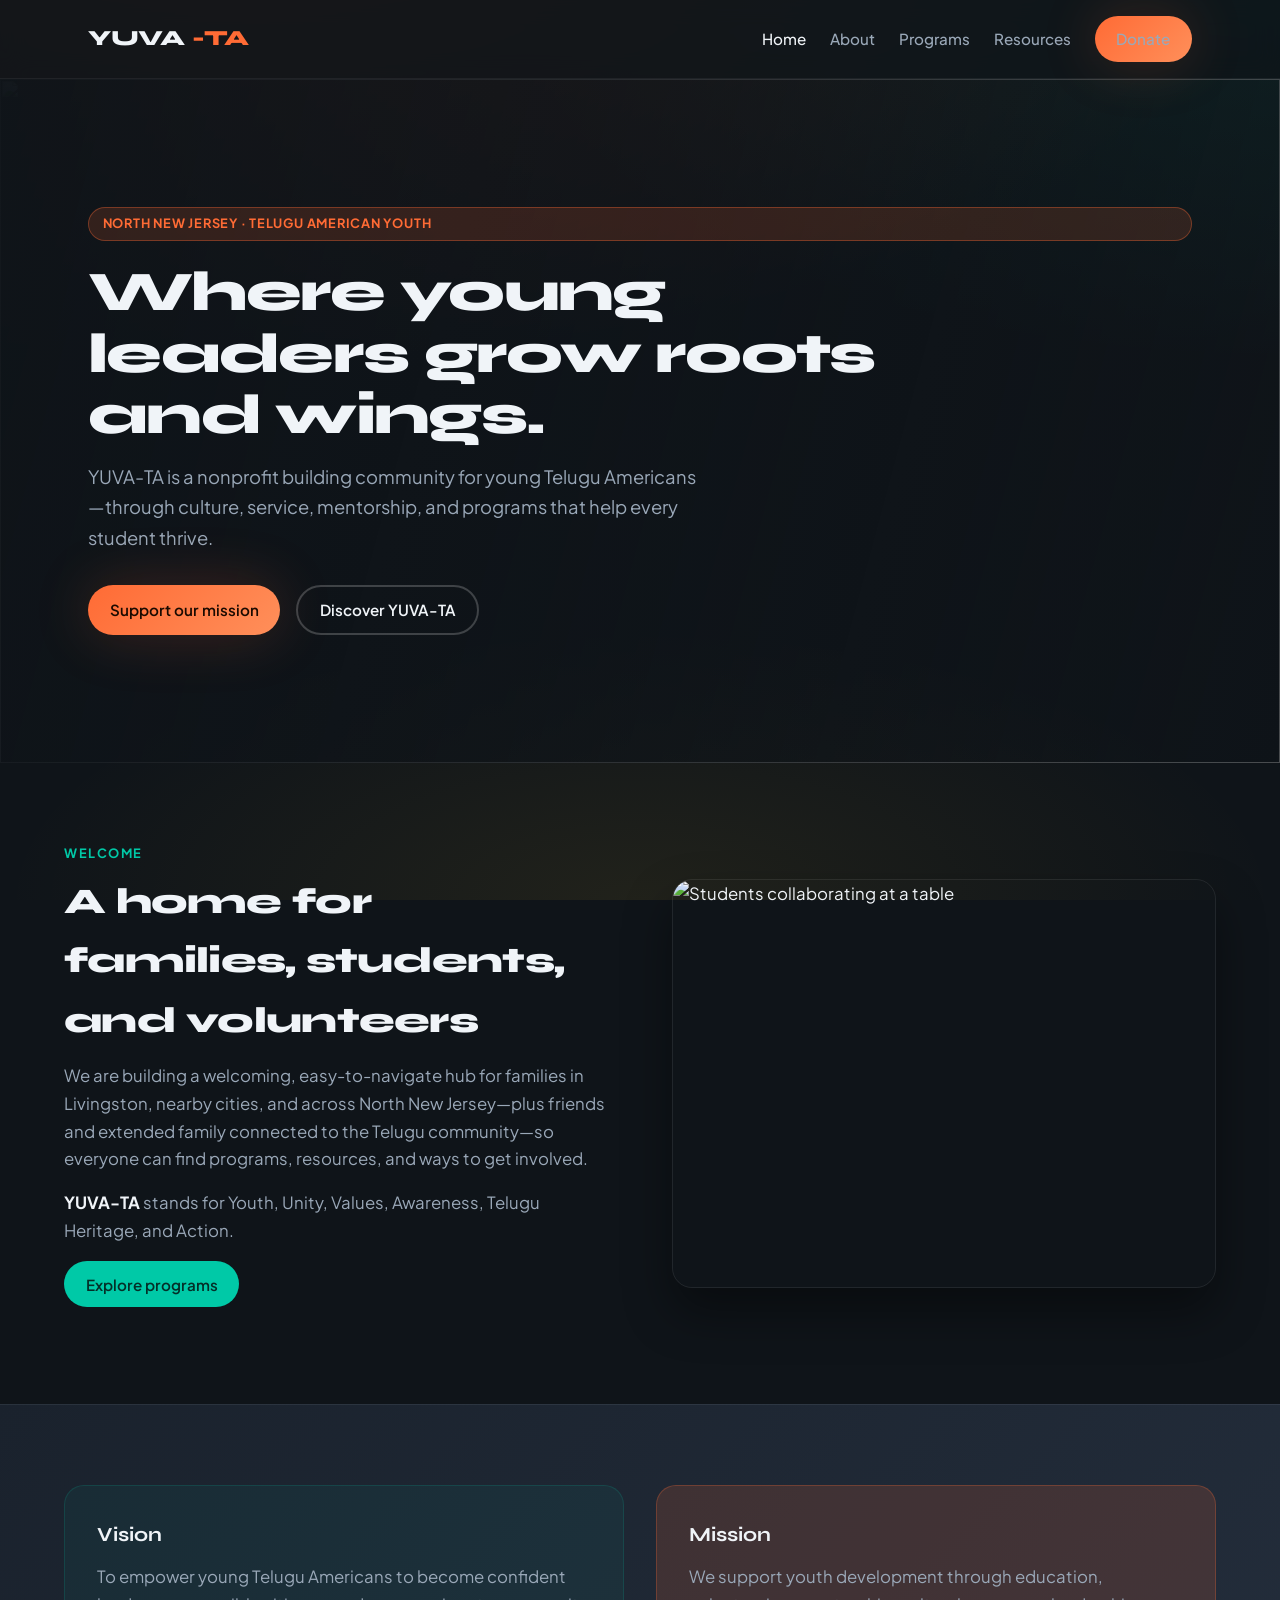
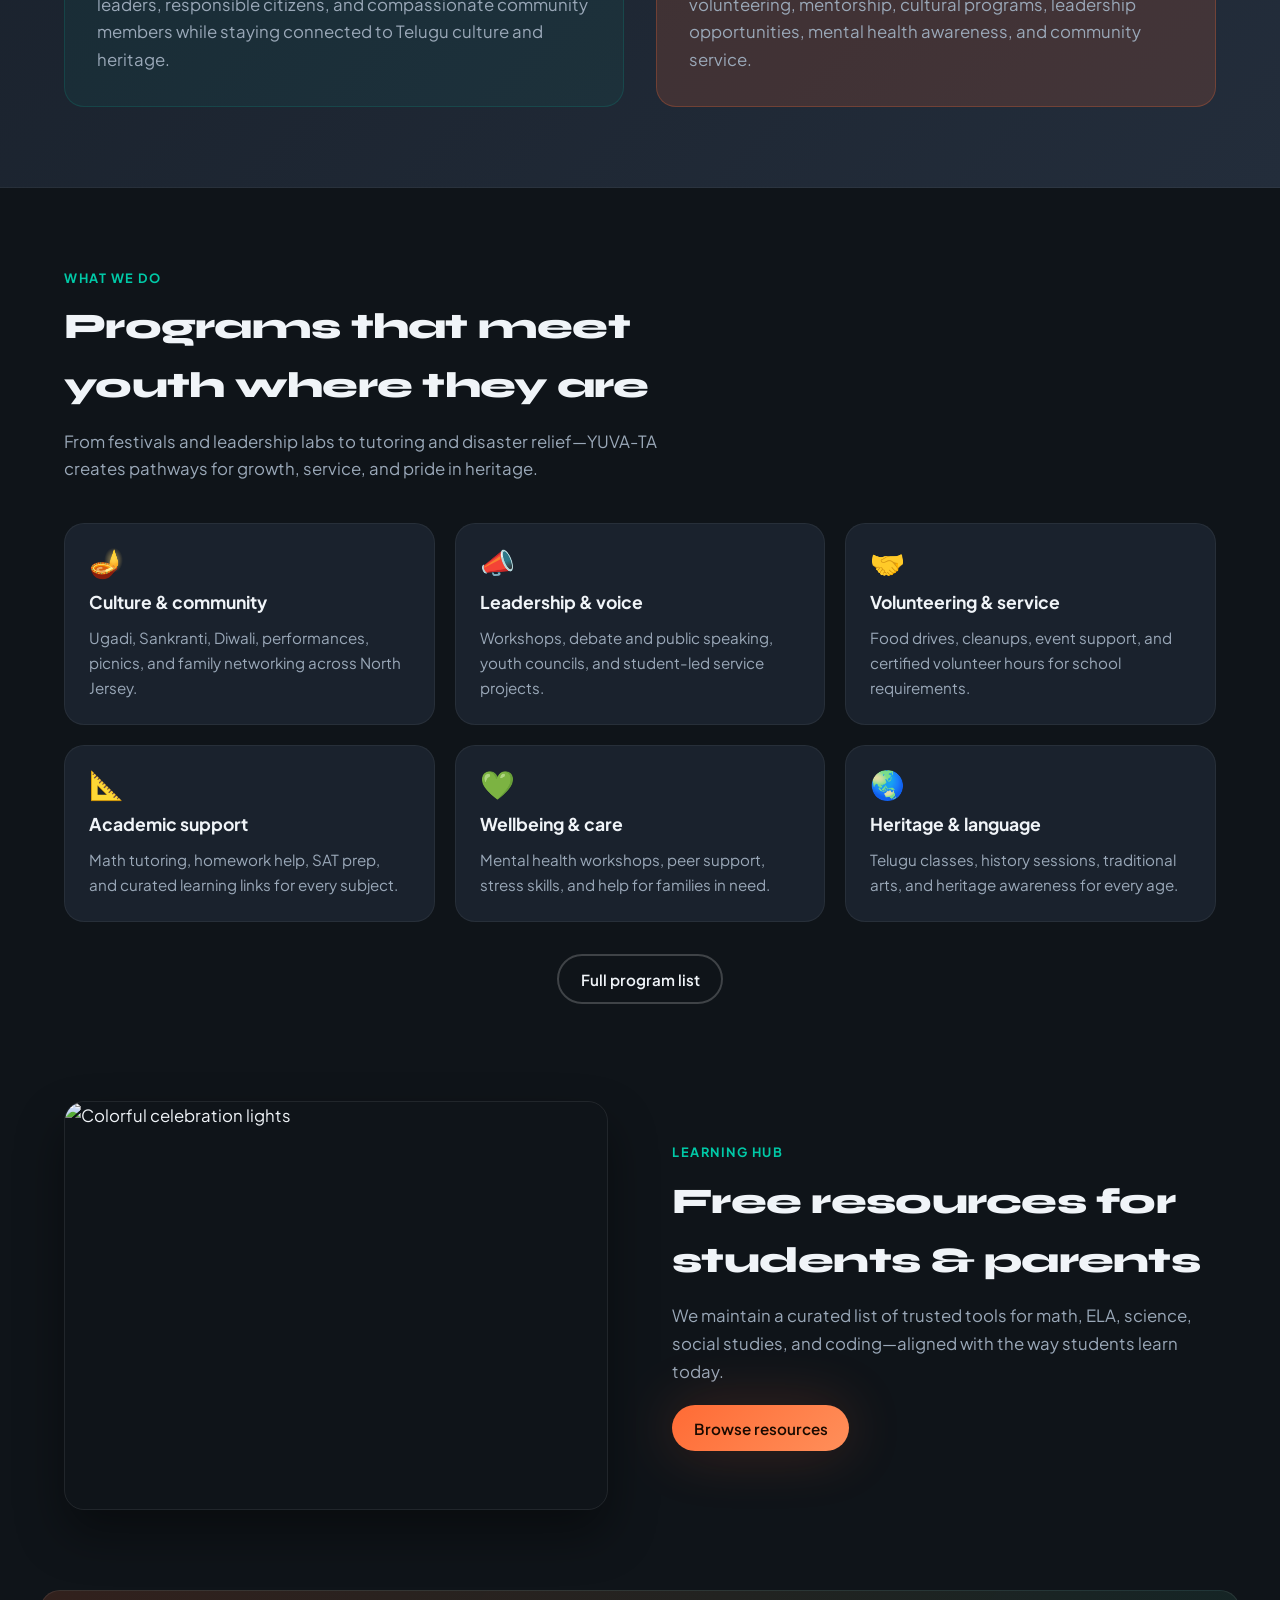
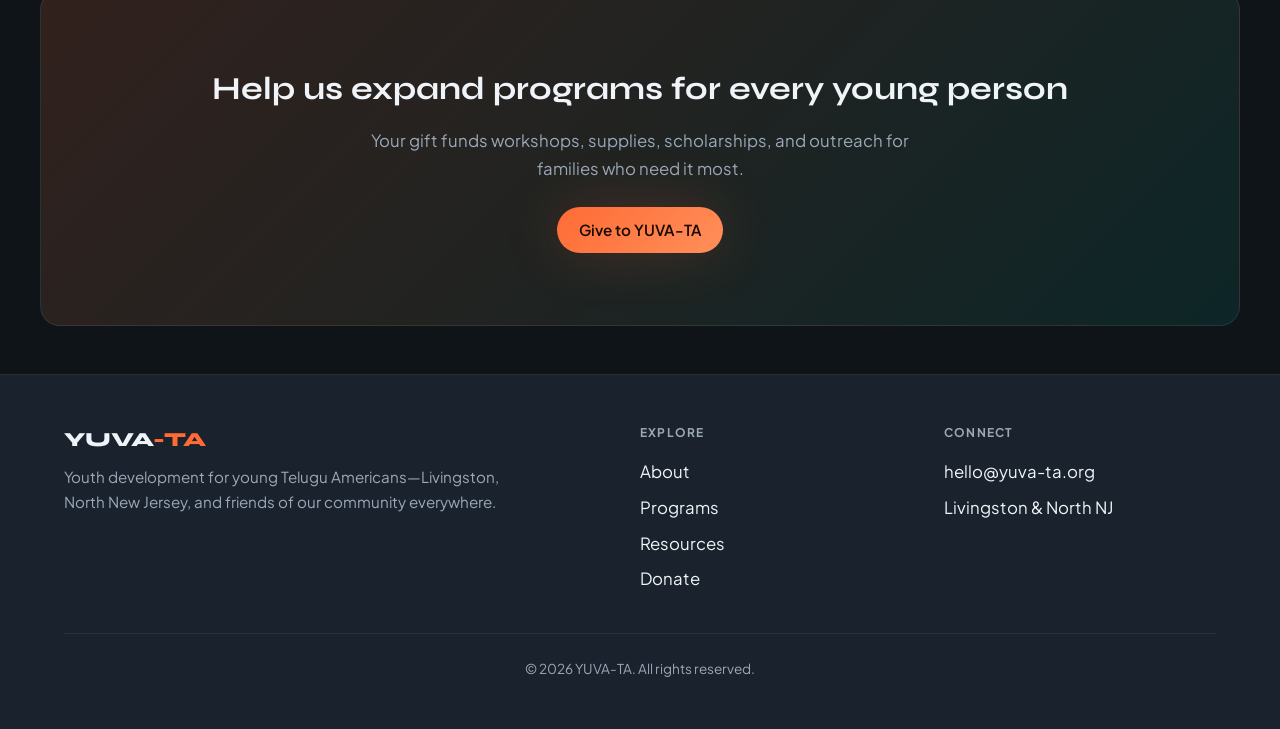
==== index.html @ ae335647 "Initial commit: YUVA-TA static website. Co-authored-by: Cursor <cursoragent@cursor.com>" ====
<!DOCTYPE html>
<html lang="en">
<head>
  <meta charset="UTF-8" />
  <meta name="viewport" content="width=device-width, initial-scale=1.0" />
  <meta name="description" content="YUVA-TA empowers young Telugu Americans through leadership, education, culture, and community in North New Jersey." />
  <title>YUVA-TA | Youth, Unity, Values &amp; Telugu Heritage</title>
  <link rel="preconnect" href="https://fonts.googleapis.com" />
  <link rel="preconnect" href="https://fonts.gstatic.com" crossorigin />
  <link href="https://fonts.googleapis.com/css2?family=Plus+Jakarta+Sans:ital,wght@0,400;0,600;0,700;1,400&family=Syne:wght@600;700;800&display=swap" rel="stylesheet" />
  <link rel="stylesheet" href="css/styles.css" />
</head>
<body>
  <header class="site-header">
    <div class="header-inner">
      <a class="logo" href="index.html">YUVA<span>-TA</span></a>
      <button class="nav-toggle" type="button" aria-expanded="false" aria-controls="site-nav" aria-label="Open menu">☰</button>
      <nav class="nav" id="site-nav" aria-label="Main">
        <ul class="nav-list">
          <li><a href="index.html" aria-current="page">Home</a></li>
          <li><a href="about.html">About</a></li>
          <li><a href="services.html">Programs</a></li>
          <li><a href="resources.html">Resources</a></li>
          <li><a href="donate.html" class="btn btn-primary">Donate</a></li>
        </ul>
      </nav>
    </div>
  </header>

  <section class="hero">
    <div class="hero-media" aria-hidden="true">
      <img src="https://images.unsplash.com/photo-1529156069898-49953e39b3ac?auto=format&fit=crop&w=1920&q=85" alt="" width="1920" height="1080" fetchpriority="high" />
    </div>
    <div class="hero-overlay"></div>
    <div class="hero-content">
      <span class="hero-badge">North New Jersey · Telugu American youth</span>
      <h1>Where young leaders grow roots and wings.</h1>
      <p class="hero-lead">
        YUVA-TA is a nonprofit building community for young Telugu Americans—through culture, service, mentorship, and programs that help every student thrive.
      </p>
      <div class="hero-actions">
        <a class="btn btn-primary" href="donate.html">Support our mission</a>
        <a class="btn btn-outline" href="about.html">Discover YUVA-TA</a>
      </div>
    </div>
  </section>

  <section class="section">
    <div class="section-inner split">
      <div>
        <p class="section-kicker">Welcome</p>
        <h2 class="section-title">A home for families, students, and volunteers</h2>
        <p class="section-desc">
          We are building a welcoming, easy-to-navigate hub for families in Livingston, nearby cities, and across North New Jersey—plus friends and extended family connected to the Telugu community—so everyone can find programs, resources, and ways to get involved.
        </p>
        <p style="margin-top: 1rem; color: var(--color-text-muted);">
          <strong style="color: var(--color-text);">YUVA-TA</strong> stands for Youth, Unity, Values, Awareness, Telugu Heritage, and Action.
        </p>
        <p style="margin-top: 1rem;">
          <a class="btn btn-accent" href="services.html">Explore programs</a>
        </p>
      </div>
      <div class="split-visual">
        <img src="https://images.unsplash.com/photo-1523240795612-9a054b0db644?auto=format&fit=crop&w=1200&q=85" alt="Students collaborating at a table" width="1200" height="900" loading="lazy" />
      </div>
    </div>
  </section>

  <section class="section band">
    <div class="section-inner band-grid">
      <div class="band-block">
        <h3>Vision</h3>
        <p>
          To empower young Telugu Americans to become confident leaders, responsible citizens, and compassionate community members while staying connected to Telugu culture and heritage.
        </p>
      </div>
      <div class="band-block">
        <h3>Mission</h3>
        <p>
          We support youth development through education, volunteering, mentorship, cultural programs, leadership opportunities, mental health awareness, and community service.
        </p>
      </div>
    </div>
  </section>

  <section class="section">
    <div class="section-inner">
      <header class="section-header">
        <p class="section-kicker">What we do</p>
        <h2 class="section-title">Programs that meet youth where they are</h2>
        <p class="section-desc">
          From festivals and leadership labs to tutoring and disaster relief—YUVA-TA creates pathways for growth, service, and pride in heritage.
        </p>
      </header>
      <div class="cards">
        <article class="card">
          <div class="card-icon" aria-hidden="true">🪔</div>
          <h3>Culture &amp; community</h3>
          <p>Ugadi, Sankranti, Diwali, performances, picnics, and family networking across North Jersey.</p>
        </article>
        <article class="card">
          <div class="card-icon" aria-hidden="true">📣</div>
          <h3>Leadership &amp; voice</h3>
          <p>Workshops, debate and public speaking, youth councils, and student-led service projects.</p>
        </article>
        <article class="card">
          <div class="card-icon" aria-hidden="true">🤝</div>
          <h3>Volunteering &amp; service</h3>
          <p>Food drives, cleanups, event support, and certified volunteer hours for school requirements.</p>
        </article>
        <article class="card">
          <div class="card-icon" aria-hidden="true">📐</div>
          <h3>Academic support</h3>
          <p>Math tutoring, homework help, SAT prep, and curated learning links for every subject.</p>
        </article>
        <article class="card">
          <div class="card-icon" aria-hidden="true">💚</div>
          <h3>Wellbeing &amp; care</h3>
          <p>Mental health workshops, peer support, stress skills, and help for families in need.</p>
        </article>
        <article class="card">
          <div class="card-icon" aria-hidden="true">🌏</div>
          <h3>Heritage &amp; language</h3>
          <p>Telugu classes, history sessions, traditional arts, and heritage awareness for every age.</p>
        </article>
      </div>
      <p style="margin-top: 2rem; text-align: center;">
        <a href="services.html" class="btn btn-outline">Full program list</a>
      </p>
    </div>
  </section>

  <section class="section" style="padding-top: 0;">
    <div class="section-inner split reverse">
      <div class="split-visual">
        <img src="https://images.unsplash.com/photo-1492684223066-81342ee5ff30?auto=format&fit=crop&w=1200&q=85" alt="Colorful celebration lights" width="1200" height="900" loading="lazy" />
      </div>
      <div>
        <p class="section-kicker">Learning hub</p>
        <h2 class="section-title">Free resources for students &amp; parents</h2>
        <p class="section-desc">
          We maintain a curated list of trusted tools for math, ELA, science, social studies, and coding—aligned with the way students learn today.
        </p>
        <p style="margin-top: 1.25rem;">
          <a class="btn btn-primary" href="resources.html">Browse resources</a>
        </p>
      </div>
    </div>
  </section>

  <div class="cta-strip">
    <h2>Help us expand programs for every young person</h2>
    <p>Your gift funds workshops, supplies, scholarships, and outreach for families who need it most.</p>
    <a class="btn btn-primary" href="donate.html">Give to YUVA-TA</a>
  </div>

  <footer class="site-footer">
    <div class="footer-inner">
      <div>
        <div class="footer-brand">YUVA<span>-TA</span></div>
        <p class="footer-tagline">
          Youth development for young Telugu Americans—Livingston, North New Jersey, and friends of our community everywhere.
        </p>
      </div>
      <div class="footer-col">
        <h4>Explore</h4>
        <ul class="footer-links">
          <li><a href="about.html">About</a></li>
          <li><a href="services.html">Programs</a></li>
          <li><a href="resources.html">Resources</a></li>
          <li><a href="donate.html">Donate</a></li>
        </ul>
      </div>
      <div class="footer-col">
        <h4>Connect</h4>
        <ul class="footer-links">
          <li><a href="mailto:hello@yuva-ta.org">hello@yuva-ta.org</a></li>
          <li>Livingston &amp; North NJ</li>
        </ul>
      </div>
    </div>
    <p class="footer-bottom">© <span id="y"></span> YUVA-TA. All rights reserved.</p>
  </footer>
  <script src="js/main.js"></script>
  <script>document.getElementById("y").textContent = new Date().getFullYear();</script>
</body>
</html>
---- css/styles.css ----
/* YUVA-TA — modern vibrant nonprofit theme */
:root {
  --color-bg: #0f1419;
  --color-surface: #1a222d;
  --color-surface-elevated: #232d3b;
  --color-primary: #ff6b35;
  --color-primary-soft: rgba(255, 107, 53, 0.15);
  --color-accent: #00c9a7;
  --color-accent-soft: rgba(0, 201, 167, 0.12);
  --color-gold: #f4c430;
  --color-text: #f0f4f8;
  --color-text-muted: #9aa8b8;
  --font-sans: "Plus Jakarta Sans", system-ui, sans-serif;
  --font-display: "Syne", var(--font-sans);
  --radius-lg: 1.25rem;
  --radius-md: 0.75rem;
  --shadow-glow: 0 0 60px rgba(255, 107, 53, 0.2);
  --max-width: 72rem;
}

*,
*::before,
*::after {
  box-sizing: border-box;
}

html {
  scroll-behavior: smooth;
}

body {
  margin: 0;
  font-family: var(--font-sans);
  font-size: 1.05rem;
  line-height: 1.65;
  color: var(--color-text);
  background: var(--color-bg);
  min-height: 100vh;
}

img {
  max-width: 100%;
  height: auto;
  display: block;
}

a {
  color: var(--color-accent);
  text-decoration: none;
  transition: color 0.2s, opacity 0.2s;
}

a:hover {
  color: #5eead4;
}

/* Background mesh */
body::before {
  content: "";
  position: fixed;
  inset: 0;
  z-index: -2;
  background:
    radial-gradient(ellipse 80% 50% at 20% -10%, rgba(255, 107, 53, 0.25), transparent),
    radial-gradient(ellipse 60% 40% at 100% 0%, rgba(0, 201, 167, 0.12), transparent),
    radial-gradient(ellipse 50% 30% at 50% 100%, rgba(244, 196, 48, 0.08), transparent),
    var(--color-bg);
}

/* Header */
.site-header {
  position: sticky;
  top: 0;
  z-index: 100;
  backdrop-filter: blur(12px);
  background: rgba(15, 20, 25, 0.85);
  border-bottom: 1px solid rgba(255, 255, 255, 0.06);
}

.header-inner {
  max-width: var(--max-width);
  margin: 0 auto;
  padding: 1rem 1.5rem;
  display: flex;
  align-items: center;
  justify-content: space-between;
  gap: 1rem;
}

.logo {
  font-family: var(--font-display);
  font-weight: 800;
  font-size: 1.35rem;
  letter-spacing: -0.02em;
  color: var(--color-text);
  display: flex;
  align-items: center;
  gap: 0.5rem;
}

.logo span {
  color: var(--color-primary);
}

.nav-toggle {
  display: none;
  background: var(--color-surface-elevated);
  border: 1px solid rgba(255, 255, 255, 0.1);
  color: var(--color-text);
  padding: 0.5rem 0.75rem;
  border-radius: var(--radius-md);
  cursor: pointer;
  font-size: 1rem;
}

.nav-list {
  list-style: none;
  margin: 0;
  padding: 0;
  display: flex;
  flex-wrap: wrap;
  align-items: center;
  gap: 0.25rem 1.25rem;
}

.nav-list a {
  color: var(--color-text-muted);
  font-weight: 500;
  font-size: 0.95rem;
}

.nav-list a:hover,
.nav-list a[aria-current="page"] {
  color: var(--color-text);
}

.btn {
  display: inline-flex;
  align-items: center;
  justify-content: center;
  gap: 0.5rem;
  padding: 0.65rem 1.35rem;
  font-family: inherit;
  font-weight: 600;
  font-size: 0.95rem;
  border-radius: 999px;
  border: none;
  cursor: pointer;
  transition: transform 0.15s, box-shadow 0.2s, background 0.2s;
}

.btn:active {
  transform: scale(0.98);
}

.btn-primary {
  background: linear-gradient(135deg, var(--color-primary), #ff8f5a);
  color: #1a0a00;
  box-shadow: var(--shadow-glow);
}

.btn-primary:hover {
  color: #1a0a00;
  box-shadow: 0 0 40px rgba(255, 107, 53, 0.45);
}

.btn-outline {
  background: transparent;
  color: var(--color-text);
  border: 2px solid rgba(255, 255, 255, 0.2);
}

.btn-outline:hover {
  border-color: var(--color-accent);
  color: var(--color-accent);
}

.btn-accent {
  background: var(--color-accent);
  color: #042f28;
}

.btn-accent:hover {
  color: #042f28;
  background: #5eead4;
}

/* Hero */
.hero {
  position: relative;
  overflow: hidden;
}

.hero-media {
  position: absolute;
  inset: 0;
  z-index: 0;
}

.hero-media img {
  width: 100%;
  height: 100%;
  object-fit: cover;
  opacity: 0.55;
}

.hero-overlay {
  position: absolute;
  inset: 0;
  z-index: 1;
  background: linear-gradient(
    105deg,
    rgba(15, 20, 25, 0.97) 0%,
    rgba(15, 20, 25, 0.75) 45%,
    rgba(15, 20, 25, 0.4) 100%
  );
}

.hero-content {
  position: relative;
  z-index: 2;
  max-width: var(--max-width);
  margin: 0 auto;
  padding: clamp(4rem, 12vw, 8rem) 1.5rem;
  min-height: 70vh;
  display: flex;
  flex-direction: column;
  justify-content: center;
}

.hero-badge {
  display: inline-block;
  padding: 0.35rem 0.85rem;
  background: var(--color-primary-soft);
  color: var(--color-primary);
  font-size: 0.8rem;
  font-weight: 700;
  letter-spacing: 0.06em;
  text-transform: uppercase;
  border-radius: 999px;
  margin-bottom: 1.25rem;
  border: 1px solid rgba(255, 107, 53, 0.35);
}

.hero h1 {
  font-family: var(--font-display);
  font-size: clamp(2.25rem, 5vw, 3.5rem);
  font-weight: 800;
  line-height: 1.1;
  letter-spacing: -0.03em;
  margin: 0 0 1rem;
  max-width: 14ch;
}

.hero-lead {
  font-size: 1.15rem;
  color: var(--color-text-muted);
  max-width: 38rem;
  margin: 0 0 2rem;
}

.hero-actions {
  display: flex;
  flex-wrap: wrap;
  gap: 1rem;
}

/* Sections */
.section {
  padding: clamp(3rem, 8vw, 5rem) 1.5rem;
}

.section-inner {
  max-width: var(--max-width);
  margin: 0 auto;
}

.section-header {
  margin-bottom: 2.5rem;
  max-width: 40rem;
}

.section-kicker {
  font-size: 0.8rem;
  font-weight: 700;
  letter-spacing: 0.12em;
  text-transform: uppercase;
  color: var(--color-accent);
  margin: 0 0 0.5rem;
}

.section-title {
  font-family: var(--font-display);
  font-size: clamp(1.75rem, 3vw, 2.25rem);
  font-weight: 800;
  margin: 0 0 0.75rem;
  letter-spacing: -0.02em;
}

.section-desc {
  color: var(--color-text-muted);
  margin: 0;
}

/* Split / image blocks */
.split {
  display: grid;
  gap: 2.5rem;
  align-items: center;
}

@media (min-width: 900px) {
  .split {
    grid-template-columns: 1fr 1fr;
    gap: 4rem;
  }

  .split.reverse .split-visual {
    order: -1;
  }
}

.split-visual {
  border-radius: var(--radius-lg);
  overflow: hidden;
  box-shadow: 0 24px 48px rgba(0, 0, 0, 0.4);
  border: 1px solid rgba(255, 255, 255, 0.08);
}

.split-visual img {
  width: 100%;
  aspect-ratio: 4/3;
  object-fit: cover;
}

/* Cards grid */
.cards {
  display: grid;
  gap: 1.25rem;
  grid-template-columns: repeat(auto-fill, minmax(280px, 1fr));
}

.card {
  background: var(--color-surface);
  border-radius: var(--radius-lg);
  padding: 1.5rem;
  border: 1px solid rgba(255, 255, 255, 0.06);
  transition: border-color 0.2s, transform 0.2s;
}

.card:hover {
  border-color: rgba(0, 201, 167, 0.35);
  transform: translateY(-2px);
}

.card-icon {
  font-size: 1.75rem;
  margin-bottom: 0.75rem;
  line-height: 1;
}

.card h3 {
  font-size: 1.1rem;
  margin: 0 0 0.5rem;
  font-weight: 700;
}

.card p {
  margin: 0;
  font-size: 0.95rem;
  color: var(--color-text-muted);
}

/* Vision / mission band */
.band {
  background: linear-gradient(135deg, var(--color-surface) 0%, var(--color-surface-elevated) 100%);
  border-top: 1px solid rgba(255, 255, 255, 0.06);
  border-bottom: 1px solid rgba(255, 255, 255, 0.06);
}

.band-grid {
  display: grid;
  gap: 2rem;
}

@media (min-width: 768px) {
  .band-grid {
    grid-template-columns: 1fr 1fr;
  }
}

.band-block {
  padding: 2rem;
  border-radius: var(--radius-lg);
  background: rgba(0, 201, 167, 0.06);
  border: 1px solid rgba(0, 201, 167, 0.15);
}

.band-block:nth-child(2) {
  background: var(--color-primary-soft);
  border-color: rgba(255, 107, 53, 0.25);
}

.band-block h3 {
  font-family: var(--font-display);
  margin: 0 0 0.75rem;
  font-size: 1.25rem;
}

.band-block p {
  margin: 0;
  color: var(--color-text-muted);
}

/* CTA strip */
.cta-strip {
  text-align: center;
  padding: clamp(3rem, 6vw, 4.5rem) 1.5rem;
  background: linear-gradient(135deg, rgba(255, 107, 53, 0.15), rgba(0, 201, 167, 0.1));
  border-radius: var(--radius-lg);
  margin: 0 1.5rem 3rem;
  max-width: calc(var(--max-width) + 3rem);
  margin-left: auto;
  margin-right: auto;
  border: 1px solid rgba(255, 255, 255, 0.08);
}

.cta-strip h2 {
  font-family: var(--font-display);
  margin: 0 0 0.75rem;
  font-size: clamp(1.5rem, 3vw, 2rem);
}

.cta-strip p {
  color: var(--color-text-muted);
  margin: 0 0 1.5rem;
  max-width: 36rem;
  margin-left: auto;
  margin-right: auto;
}

/* Footer */
.site-footer {
  padding: 3rem 1.5rem;
  border-top: 1px solid rgba(255, 255, 255, 0.06);
  background: var(--color-surface);
}

.footer-inner {
  max-width: var(--max-width);
  margin: 0 auto;
  display: grid;
  gap: 2rem;
}

@media (min-width: 700px) {
  .footer-inner {
    grid-template-columns: 2fr 1fr 1fr;
  }
}

.footer-brand {
  font-family: var(--font-display);
  font-weight: 800;
  font-size: 1.25rem;
  margin-bottom: 0.5rem;
}

.footer-brand span {
  color: var(--color-primary);
}

.footer-tagline {
  color: var(--color-text-muted);
  font-size: 0.95rem;
  margin: 0;
  max-width: 28rem;
}

.footer-col h4 {
  font-size: 0.75rem;
  text-transform: uppercase;
  letter-spacing: 0.1em;
  color: var(--color-text-muted);
  margin: 0 0 1rem;
}

.footer-links {
  list-style: none;
  margin: 0;
  padding: 0;
}

.footer-links li {
  margin-bottom: 0.5rem;
}

.footer-links a {
  color: var(--color-text);
}

.footer-bottom {
  max-width: var(--max-width);
  margin: 2rem auto 0;
  padding-top: 1.5rem;
  border-top: 1px solid rgba(255, 255, 255, 0.06);
  text-align: center;
  color: var(--color-text-muted);
  font-size: 0.85rem;
}

/* Page hero (inner pages) */
.page-hero {
  padding: clamp(3rem, 8vw, 5rem) 1.5rem 2rem;
  max-width: var(--max-width);
  margin: 0 auto;
}

.page-hero h1 {
  font-family: var(--font-display);
  font-size: clamp(2rem, 4vw, 2.75rem);
  margin: 0 0 0.75rem;
  letter-spacing: -0.02em;
}

.page-hero p {
  color: var(--color-text-muted);
  font-size: 1.1rem;
  max-width: 40rem;
  margin: 0;
}

/* Donation page */
.donate-hero-img {
  max-width: var(--max-width);
  margin: 0 auto 2rem;
  padding: 0 1.5rem;
}

.donate-hero-img figure {
  margin: 0;
  border-radius: var(--radius-lg);
  overflow: hidden;
  border: 1px solid rgba(255, 255, 255, 0.08);
  box-shadow: 0 20px 50px rgba(0, 0, 0, 0.35);
}

.donate-hero-img img {
  width: 100%;
  max-height: 320px;
  object-fit: cover;
}

.donate-grid {
  display: grid;
  gap: 1.5rem;
}

@media (min-width: 900px) {
  .donate-grid {
    grid-template-columns: 1.1fr 0.9fr;
  }
}

.donate-card {
  background: var(--color-surface);
  border-radius: var(--radius-lg);
  padding: 2rem;
  border: 1px solid rgba(255, 255, 255, 0.08);
}

.donate-card h2 {
  font-family: var(--font-display);
  font-size: 1.35rem;
  margin: 0 0 1rem;
}

.donate-amounts {
  display: flex;
  flex-wrap: wrap;
  gap: 0.75rem;
  margin-bottom: 1.5rem;
}

.amount-pill {
  padding: 0.6rem 1.1rem;
  border-radius: 999px;
  background: var(--color-surface-elevated);
  border: 1px solid rgba(255, 255, 255, 0.1);
  color: var(--color-text);
  font-weight: 600;
  cursor: pointer;
  font-family: inherit;
  transition: border-color 0.2s, background 0.2s;
}

.amount-pill:hover,
.amount-pill:focus {
  border-color: var(--color-primary);
  background: var(--color-primary-soft);
  outline: none;
}

.donate-note {
  font-size: 0.9rem;
  color: var(--color-text-muted);
  margin-top: 1rem;
}

.impact-list {
  list-style: none;
  margin: 0;
  padding: 0;
}

.impact-list li {
  padding: 0.85rem 0;
  border-bottom: 1px solid rgba(255, 255, 255, 0.06);
  display: flex;
  gap: 1rem;
  align-items: flex-start;
}

.impact-list li:last-child {
  border-bottom: none;
}

.impact-list strong {
  color: var(--color-gold);
  min-width: 4rem;
}

/* Resource tables */
.resource-table-wrap {
  overflow-x: auto;
  border-radius: var(--radius-lg);
  border: 1px solid rgba(255, 255, 255, 0.08);
}

table.resources {
  width: 100%;
  border-collapse: collapse;
  font-size: 0.95rem;
}

table.resources th,
table.resources td {
  padding: 1rem 1.25rem;
  text-align: left;
  border-bottom: 1px solid rgba(255, 255, 255, 0.06);
}

table.resources th {
  background: var(--color-surface-elevated);
  color: var(--color-text-muted);
  font-weight: 600;
  font-size: 0.75rem;
  text-transform: uppercase;
  letter-spacing: 0.06em;
}

table.resources tr:last-child td {
  border-bottom: none;
}

table.resources td a {
  font-weight: 600;
}

/* Mobile nav */
@media (max-width: 900px) {
  .nav-toggle {
    display: block;
  }

  .nav {
    position: absolute;
    top: 100%;
    left: 0;
    right: 0;
    background: rgba(15, 20, 25, 0.98);
    border-bottom: 1px solid rgba(255, 255, 255, 0.06);
    padding: 1rem 1.5rem 1.5rem;
    display: none;
    flex-direction: column;
    gap: 0.5rem;
  }

  .nav.is-open {
    display: flex;
  }

  .nav-list {
    flex-direction: column;
    align-items: flex-start;
    gap: 0.5rem;
  }

  .nav .btn-primary {
    width: 100%;
    margin-top: 0.5rem;
  }
}

@media (min-width: 901px) {
  .nav {
    display: flex !important;
    align-items: center;
    gap: 1.5rem;
    position: static;
    background: none;
    border: none;
    padding: 0;
  }

  .nav-list {
    gap: 1.5rem;
  }
}
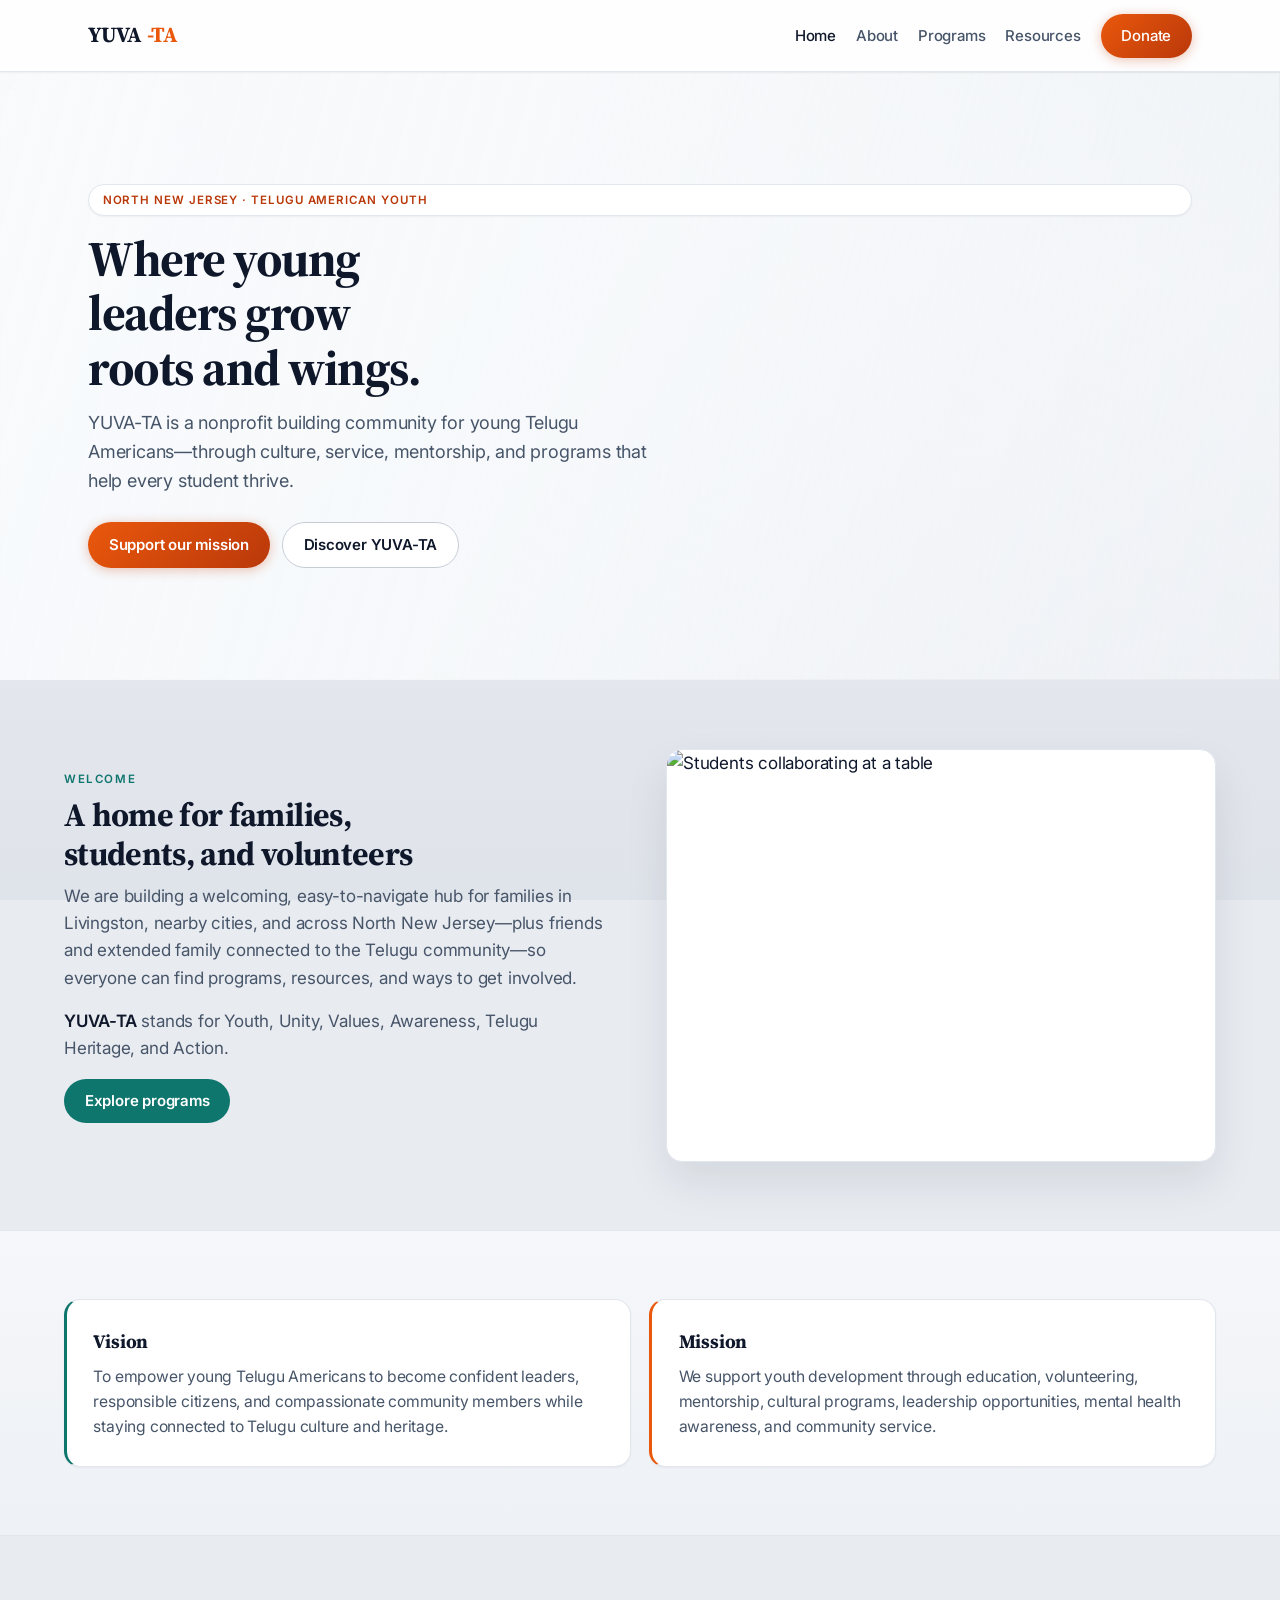
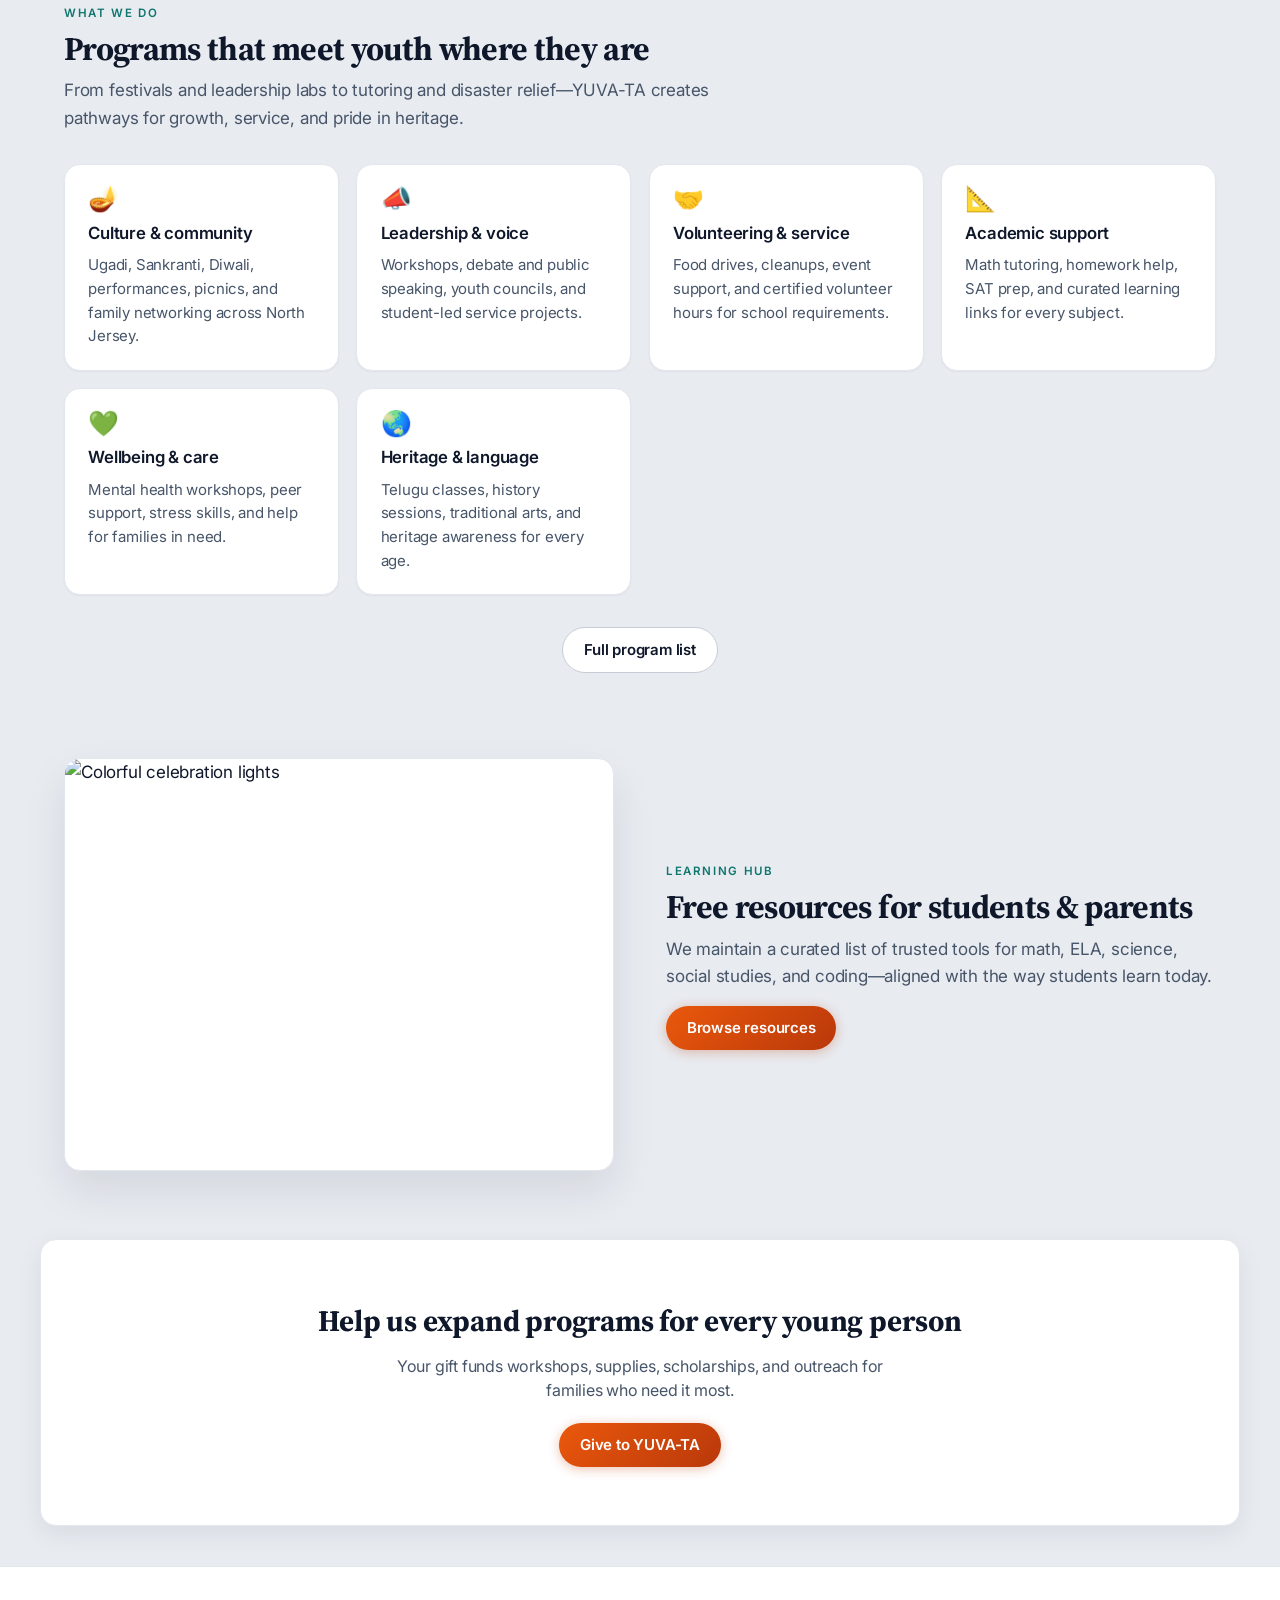
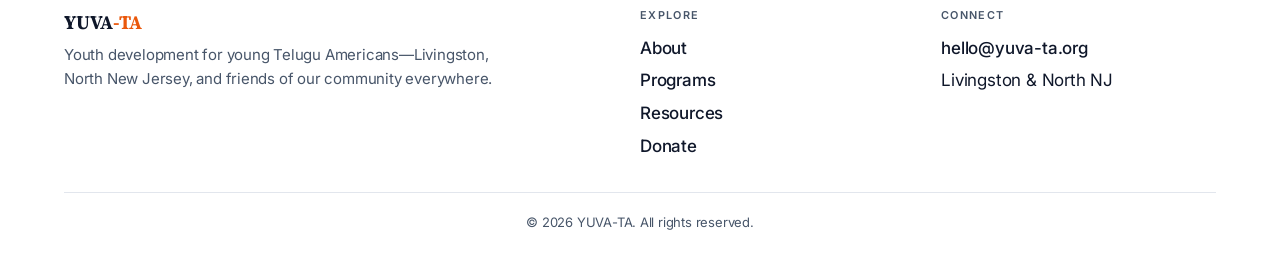
==== commit 4e5e0e9b: "Polish site for production: light theme, a11y, Netlify assets, and QA fixes. Co-authored-by: Cursor " ====
--- a/index.html
+++ b/index.html
@@ -3,14 +3,17 @@
 <head>
   <meta charset="UTF-8" />
   <meta name="viewport" content="width=device-width, initial-scale=1.0" />
+  <meta name="theme-color" content="#e8ebf0" />
   <meta name="description" content="YUVA-TA empowers young Telugu Americans through leadership, education, culture, and community in North New Jersey." />
   <title>YUVA-TA | Youth, Unity, Values &amp; Telugu Heritage</title>
   <link rel="preconnect" href="https://fonts.googleapis.com" />
   <link rel="preconnect" href="https://fonts.gstatic.com" crossorigin />
-  <link href="https://fonts.googleapis.com/css2?family=Plus+Jakarta+Sans:ital,wght@0,400;0,600;0,700;1,400&family=Syne:wght@600;700;800&display=swap" rel="stylesheet" />
+  <link href="https://fonts.googleapis.com/css2?family=Inter:wght@400;500;600;700&family=Source+Serif+4:wght@600;700&display=swap" rel="stylesheet" />
   <link rel="stylesheet" href="css/styles.css" />
+  <link rel="icon" href="favicon.svg" type="image/svg+xml" />
 </head>
 <body>
+  <a class="skip-link" href="#main">Skip to main content</a>
   <header class="site-header">
     <div class="header-inner">
       <a class="logo" href="index.html">YUVA<span>-TA</span></a>
@@ -27,132 +30,134 @@
     </div>
   </header>
 
-  <section class="hero">
-    <div class="hero-media" aria-hidden="true">
-      <img src="https://images.unsplash.com/photo-1529156069898-49953e39b3ac?auto=format&fit=crop&w=1920&q=85" alt="" width="1920" height="1080" fetchpriority="high" />
-    </div>
-    <div class="hero-overlay"></div>
-    <div class="hero-content">
-      <span class="hero-badge">North New Jersey · Telugu American youth</span>
-      <h1>Where young leaders grow roots and wings.</h1>
-      <p class="hero-lead">
-        YUVA-TA is a nonprofit building community for young Telugu Americans—through culture, service, mentorship, and programs that help every student thrive.
-      </p>
-      <div class="hero-actions">
-        <a class="btn btn-primary" href="donate.html">Support our mission</a>
-        <a class="btn btn-outline" href="about.html">Discover YUVA-TA</a>
+  <main id="main">
+    <section class="hero">
+      <div class="hero-media" aria-hidden="true">
+        <img src="https://images.unsplash.com/photo-1529156069898-49953e39b3ac?auto=format&amp;fit=crop&amp;w=1920&amp;q=85" alt="" width="1920" height="1080" fetchpriority="high" decoding="async" />
       </div>
-    </div>
-  </section>
+      <div class="hero-overlay"></div>
+      <div class="hero-content">
+        <span class="hero-badge">North New Jersey · Telugu American youth</span>
+        <h1>Where young leaders grow roots and wings.</h1>
+        <p class="hero-lead">
+          YUVA-TA is a nonprofit building community for young Telugu Americans—through culture, service, mentorship, and programs that help every student thrive.
+        </p>
+        <div class="hero-actions">
+          <a class="btn btn-primary" href="donate.html">Support our mission</a>
+          <a class="btn btn-outline" href="about.html">Discover YUVA-TA</a>
+        </div>
+      </div>
+    </section>
 
-  <section class="section">
-    <div class="section-inner split">
-      <div>
-        <p class="section-kicker">Welcome</p>
-        <h2 class="section-title">A home for families, students, and volunteers</h2>
-        <p class="section-desc">
-          We are building a welcoming, easy-to-navigate hub for families in Livingston, nearby cities, and across North New Jersey—plus friends and extended family connected to the Telugu community—so everyone can find programs, resources, and ways to get involved.
-        </p>
-        <p style="margin-top: 1rem; color: var(--color-text-muted);">
-          <strong style="color: var(--color-text);">YUVA-TA</strong> stands for Youth, Unity, Values, Awareness, Telugu Heritage, and Action.
-        </p>
-        <p style="margin-top: 1rem;">
-          <a class="btn btn-accent" href="services.html">Explore programs</a>
+    <section class="section">
+      <div class="section-inner split">
+        <div>
+          <p class="section-kicker">Welcome</p>
+          <h2 class="section-title">A home for families, students, and volunteers</h2>
+          <p class="section-desc">
+            We are building a welcoming, easy-to-navigate hub for families in Livingston, nearby cities, and across North New Jersey—plus friends and extended family connected to the Telugu community—so everyone can find programs, resources, and ways to get involved.
+          </p>
+          <p class="stack-gap text-muted intro-strong">
+            <strong>YUVA-TA</strong> stands for Youth, Unity, Values, Awareness, Telugu Heritage, and Action.
+          </p>
+          <p class="stack-gap">
+            <a class="btn btn-accent" href="services.html">Explore programs</a>
+          </p>
+        </div>
+        <div class="split-visual">
+          <img src="https://images.unsplash.com/photo-1523240795612-9a054b0db644?auto=format&amp;fit=crop&amp;w=1200&amp;q=85" alt="Students collaborating at a table" width="1200" height="900" loading="lazy" decoding="async" />
+        </div>
+      </div>
+    </section>
+
+    <section class="section band">
+      <div class="section-inner band-grid">
+        <div class="band-block">
+          <h3>Vision</h3>
+          <p>
+            To empower young Telugu Americans to become confident leaders, responsible citizens, and compassionate community members while staying connected to Telugu culture and heritage.
+          </p>
+        </div>
+        <div class="band-block">
+          <h3>Mission</h3>
+          <p>
+            We support youth development through education, volunteering, mentorship, cultural programs, leadership opportunities, mental health awareness, and community service.
+          </p>
+        </div>
+      </div>
+    </section>
+
+    <section class="section">
+      <div class="section-inner">
+        <header class="section-header">
+          <p class="section-kicker">What we do</p>
+          <h2 class="section-title">Programs that meet youth where they are</h2>
+          <p class="section-desc">
+            From festivals and leadership labs to tutoring and disaster relief—YUVA-TA creates pathways for growth, service, and pride in heritage.
+          </p>
+        </header>
+        <div class="cards">
+          <article class="card">
+            <div class="card-icon" aria-hidden="true">🪔</div>
+            <h3>Culture &amp; community</h3>
+            <p>Ugadi, Sankranti, Diwali, performances, picnics, and family networking across North Jersey.</p>
+          </article>
+          <article class="card">
+            <div class="card-icon" aria-hidden="true">📣</div>
+            <h3>Leadership &amp; voice</h3>
+            <p>Workshops, debate and public speaking, youth councils, and student-led service projects.</p>
+          </article>
+          <article class="card">
+            <div class="card-icon" aria-hidden="true">🤝</div>
+            <h3>Volunteering &amp; service</h3>
+            <p>Food drives, cleanups, event support, and certified volunteer hours for school requirements.</p>
+          </article>
+          <article class="card">
+            <div class="card-icon" aria-hidden="true">📐</div>
+            <h3>Academic support</h3>
+            <p>Math tutoring, homework help, SAT prep, and curated learning links for every subject.</p>
+          </article>
+          <article class="card">
+            <div class="card-icon" aria-hidden="true">💚</div>
+            <h3>Wellbeing &amp; care</h3>
+            <p>Mental health workshops, peer support, stress skills, and help for families in need.</p>
+          </article>
+          <article class="card">
+            <div class="card-icon" aria-hidden="true">🌏</div>
+            <h3>Heritage &amp; language</h3>
+            <p>Telugu classes, history sessions, traditional arts, and heritage awareness for every age.</p>
+          </article>
+        </div>
+        <p class="mt-2 text-center">
+          <a href="services.html" class="btn btn-outline">Full program list</a>
         </p>
       </div>
-      <div class="split-visual">
-        <img src="https://images.unsplash.com/photo-1523240795612-9a054b0db644?auto=format&fit=crop&w=1200&q=85" alt="Students collaborating at a table" width="1200" height="900" loading="lazy" />
+    </section>
+
+    <section class="section section--flush-top">
+      <div class="section-inner split reverse">
+        <div class="split-visual">
+          <img src="https://images.unsplash.com/photo-1492684223066-81342ee5ff30?auto=format&amp;fit=crop&amp;w=1200&amp;q=85" alt="Colorful celebration lights" width="1200" height="900" loading="lazy" decoding="async" />
+        </div>
+        <div>
+          <p class="section-kicker">Learning hub</p>
+          <h2 class="section-title">Free resources for students &amp; parents</h2>
+          <p class="section-desc">
+            We maintain a curated list of trusted tools for math, ELA, science, social studies, and coding—aligned with the way students learn today.
+          </p>
+          <p class="stack-gap">
+            <a class="btn btn-primary" href="resources.html">Browse resources</a>
+          </p>
+        </div>
       </div>
+    </section>
+
+    <div class="cta-strip">
+      <h2>Help us expand programs for every young person</h2>
+      <p>Your gift funds workshops, supplies, scholarships, and outreach for families who need it most.</p>
+      <a class="btn btn-primary" href="donate.html">Give to YUVA-TA</a>
     </div>
-  </section>
-
-  <section class="section band">
-    <div class="section-inner band-grid">
-      <div class="band-block">
-        <h3>Vision</h3>
-        <p>
-          To empower young Telugu Americans to become confident leaders, responsible citizens, and compassionate community members while staying connected to Telugu culture and heritage.
-        </p>
-      </div>
-      <div class="band-block">
-        <h3>Mission</h3>
-        <p>
-          We support youth development through education, volunteering, mentorship, cultural programs, leadership opportunities, mental health awareness, and community service.
-        </p>
-      </div>
-    </div>
-  </section>
-
-  <section class="section">
-    <div class="section-inner">
-      <header class="section-header">
-        <p class="section-kicker">What we do</p>
-        <h2 class="section-title">Programs that meet youth where they are</h2>
-        <p class="section-desc">
-          From festivals and leadership labs to tutoring and disaster relief—YUVA-TA creates pathways for growth, service, and pride in heritage.
-        </p>
-      </header>
-      <div class="cards">
-        <article class="card">
-          <div class="card-icon" aria-hidden="true">🪔</div>
-          <h3>Culture &amp; community</h3>
-          <p>Ugadi, Sankranti, Diwali, performances, picnics, and family networking across North Jersey.</p>
-        </article>
-        <article class="card">
-          <div class="card-icon" aria-hidden="true">📣</div>
-          <h3>Leadership &amp; voice</h3>
-          <p>Workshops, debate and public speaking, youth councils, and student-led service projects.</p>
-        </article>
-        <article class="card">
-          <div class="card-icon" aria-hidden="true">🤝</div>
-          <h3>Volunteering &amp; service</h3>
-          <p>Food drives, cleanups, event support, and certified volunteer hours for school requirements.</p>
-        </article>
-        <article class="card">
-          <div class="card-icon" aria-hidden="true">📐</div>
-          <h3>Academic support</h3>
-          <p>Math tutoring, homework help, SAT prep, and curated learning links for every subject.</p>
-        </article>
-        <article class="card">
-          <div class="card-icon" aria-hidden="true">💚</div>
-          <h3>Wellbeing &amp; care</h3>
-          <p>Mental health workshops, peer support, stress skills, and help for families in need.</p>
-        </article>
-        <article class="card">
-          <div class="card-icon" aria-hidden="true">🌏</div>
-          <h3>Heritage &amp; language</h3>
-          <p>Telugu classes, history sessions, traditional arts, and heritage awareness for every age.</p>
-        </article>
-      </div>
-      <p style="margin-top: 2rem; text-align: center;">
-        <a href="services.html" class="btn btn-outline">Full program list</a>
-      </p>
-    </div>
-  </section>
-
-  <section class="section" style="padding-top: 0;">
-    <div class="section-inner split reverse">
-      <div class="split-visual">
-        <img src="https://images.unsplash.com/photo-1492684223066-81342ee5ff30?auto=format&fit=crop&w=1200&q=85" alt="Colorful celebration lights" width="1200" height="900" loading="lazy" />
-      </div>
-      <div>
-        <p class="section-kicker">Learning hub</p>
-        <h2 class="section-title">Free resources for students &amp; parents</h2>
-        <p class="section-desc">
-          We maintain a curated list of trusted tools for math, ELA, science, social studies, and coding—aligned with the way students learn today.
-        </p>
-        <p style="margin-top: 1.25rem;">
-          <a class="btn btn-primary" href="resources.html">Browse resources</a>
-        </p>
-      </div>
-    </div>
-  </section>
-
-  <div class="cta-strip">
-    <h2>Help us expand programs for every young person</h2>
-    <p>Your gift funds workshops, supplies, scholarships, and outreach for families who need it most.</p>
-    <a class="btn btn-primary" href="donate.html">Give to YUVA-TA</a>
-  </div>
+  </main>
 
   <footer class="site-footer">
     <div class="footer-inner">
@@ -182,6 +187,9 @@
     <p class="footer-bottom">© <span id="y"></span> YUVA-TA. All rights reserved.</p>
   </footer>
   <script src="js/main.js"></script>
-  <script>document.getElementById("y").textContent = new Date().getFullYear();</script>
+  <script>
+    var el = document.getElementById("y");
+    if (el) el.textContent = new Date().getFullYear();
+  </script>
 </body>
 </html>
--- a/css/styles.css
+++ b/css/styles.css
@@ -1,21 +1,29 @@
-/* YUVA-TA — modern vibrant nonprofit theme */
+/* YUVA-TA — light, sharp, production-ready */
 :root {
-  --color-bg: #0f1419;
-  --color-surface: #1a222d;
-  --color-surface-elevated: #232d3b;
-  --color-primary: #ff6b35;
-  --color-primary-soft: rgba(255, 107, 53, 0.15);
-  --color-accent: #00c9a7;
-  --color-accent-soft: rgba(0, 201, 167, 0.12);
-  --color-gold: #f4c430;
-  --color-text: #f0f4f8;
-  --color-text-muted: #9aa8b8;
-  --font-sans: "Plus Jakarta Sans", system-ui, sans-serif;
-  --font-display: "Syne", var(--font-sans);
-  --radius-lg: 1.25rem;
-  --radius-md: 0.75rem;
-  --shadow-glow: 0 0 60px rgba(255, 107, 53, 0.2);
+  color-scheme: light;
+  --color-bg: #e8ebf0;
+  --color-bg-warm: #f0f2f5;
+  --color-surface: #ffffff;
+  --color-surface-elevated: #f5f7fa;
+  --color-border: #c5ccd6;
+  --color-border-subtle: #e2e6ed;
+  --color-primary: #b9380a;
+  --color-primary-bright: #ea580c;
+  --color-primary-soft: rgba(234, 88, 12, 0.12);
+  --color-accent: #0f766e;
+  --color-accent-soft: rgba(15, 118, 110, 0.1);
+  --color-gold: #92400e;
+  --color-text: #0f172a;
+  --color-text-muted: #475569;
+  --font-sans: "Inter", system-ui, -apple-system, "Segoe UI", sans-serif;
+  --font-display: "Source Serif 4", Georgia, serif;
+  --radius-lg: 1rem;
+  --radius-md: 0.5rem;
+  --shadow-sm: 0 1px 2px rgba(15, 23, 42, 0.05);
+  --shadow-md: 0 8px 24px rgba(15, 23, 42, 0.07);
+  --shadow-lg: 0 20px 44px rgba(15, 23, 42, 0.09);
   --max-width: 72rem;
+  --focus-ring: 2px solid var(--color-accent);
 }
 
 *,
@@ -26,16 +34,31 @@
 
 html {
   scroll-behavior: smooth;
+  -webkit-text-size-adjust: 100%;
+  text-size-adjust: 100%;
+}
+
+@media (prefers-reduced-motion: reduce) {
+  html {
+    scroll-behavior: auto;
+  }
 }
 
 body {
   margin: 0;
   font-family: var(--font-sans);
-  font-size: 1.05rem;
-  line-height: 1.65;
+  font-size: 1.0625rem;
+  line-height: 1.6;
+  font-weight: 400;
+  letter-spacing: -0.012em;
   color: var(--color-text);
   background: var(--color-bg);
   min-height: 100vh;
+  -webkit-font-smoothing: antialiased;
+}
+
+body.nav-open {
+  overflow: hidden;
 }
 
 img {
@@ -47,40 +70,66 @@
 a {
   color: var(--color-accent);
   text-decoration: none;
-  transition: color 0.2s, opacity 0.2s;
+  transition: color 0.15s ease;
 }
 
 a:hover {
-  color: #5eead4;
-}
-
-/* Background mesh */
+  color: #0d9488;
+}
+
+a:focus-visible,
+button:focus-visible,
+.btn:focus-visible {
+  outline: var(--focus-ring);
+  outline-offset: 2px;
+}
+
+.skip-link {
+  position: absolute;
+  left: 1rem;
+  top: -120px;
+  z-index: 300;
+  padding: 0.65rem 1rem;
+  background: var(--color-surface);
+  color: var(--color-text);
+  font-weight: 600;
+  font-size: 0.9375rem;
+  border-radius: var(--radius-md);
+  box-shadow: var(--shadow-md);
+  border: 1px solid var(--color-border-subtle);
+}
+
+.skip-link:focus {
+  top: 1rem;
+}
+
 body::before {
   content: "";
   position: fixed;
   inset: 0;
   z-index: -2;
   background:
-    radial-gradient(ellipse 80% 50% at 20% -10%, rgba(255, 107, 53, 0.25), transparent),
-    radial-gradient(ellipse 60% 40% at 100% 0%, rgba(0, 201, 167, 0.12), transparent),
-    radial-gradient(ellipse 50% 30% at 50% 100%, rgba(244, 196, 48, 0.08), transparent),
-    var(--color-bg);
-}
-
-/* Header */
+    radial-gradient(ellipse 70% 42% at 12% -8%, rgba(234, 88, 12, 0.06), transparent),
+    radial-gradient(ellipse 50% 32% at 100% 0%, rgba(15, 118, 110, 0.05), transparent),
+    linear-gradient(180deg, var(--color-bg-warm) 0%, var(--color-bg) 50%, #dfe3ea 100%);
+}
+
 .site-header {
   position: sticky;
   top: 0;
-  z-index: 100;
+  z-index: 200;
   backdrop-filter: blur(12px);
-  background: rgba(15, 20, 25, 0.85);
-  border-bottom: 1px solid rgba(255, 255, 255, 0.06);
+  -webkit-backdrop-filter: blur(12px);
+  background: rgba(255, 255, 255, 0.94);
+  border-bottom: 1px solid var(--color-border-subtle);
+  box-shadow: var(--shadow-sm);
 }
 
 .header-inner {
+  position: relative;
   max-width: var(--max-width);
   margin: 0 auto;
-  padding: 1rem 1.5rem;
+  padding: 0.85rem 1.5rem;
   display: flex;
   align-items: center;
   justify-content: space-between;
@@ -89,28 +138,33 @@
 
 .logo {
   font-family: var(--font-display);
-  font-weight: 800;
+  font-weight: 700;
   font-size: 1.35rem;
   letter-spacing: -0.02em;
   color: var(--color-text);
   display: flex;
   align-items: center;
-  gap: 0.5rem;
+  gap: 0.35rem;
 }
 
 .logo span {
-  color: var(--color-primary);
+  color: var(--color-primary-bright);
 }
 
 .nav-toggle {
   display: none;
+  align-items: center;
+  justify-content: center;
+  min-width: 2.75rem;
+  min-height: 2.75rem;
+  padding: 0;
   background: var(--color-surface-elevated);
-  border: 1px solid rgba(255, 255, 255, 0.1);
-  color: var(--color-text);
-  padding: 0.5rem 0.75rem;
+  border: 1px solid var(--color-border-subtle);
+  color: var(--color-text);
   border-radius: var(--radius-md);
   cursor: pointer;
-  font-size: 1rem;
+  font-size: 1.25rem;
+  line-height: 1;
 }
 
 .nav-list {
@@ -126,12 +180,20 @@
 .nav-list a {
   color: var(--color-text-muted);
   font-weight: 500;
-  font-size: 0.95rem;
+  font-size: 0.9375rem;
 }
 
 .nav-list a:hover,
 .nav-list a[aria-current="page"] {
   color: var(--color-text);
+}
+
+.nav-list a.btn.btn-primary {
+  color: #fff;
+}
+
+.nav-list a.btn.btn-primary:hover {
+  color: #fff;
 }
 
 .btn {
@@ -139,14 +201,15 @@
   align-items: center;
   justify-content: center;
   gap: 0.5rem;
-  padding: 0.65rem 1.35rem;
+  padding: 0.62rem 1.3rem;
+  min-height: 2.75rem;
   font-family: inherit;
   font-weight: 600;
-  font-size: 0.95rem;
+  font-size: 0.9375rem;
   border-radius: 999px;
   border: none;
   cursor: pointer;
-  transition: transform 0.15s, box-shadow 0.2s, background 0.2s;
+  transition: transform 0.12s ease, box-shadow 0.2s ease, background 0.2s ease, border-color 0.2s ease;
 }
 
 .btn:active {
@@ -154,20 +217,20 @@
 }
 
 .btn-primary {
-  background: linear-gradient(135deg, var(--color-primary), #ff8f5a);
-  color: #1a0a00;
-  box-shadow: var(--shadow-glow);
+  background: linear-gradient(135deg, var(--color-primary-bright), var(--color-primary));
+  color: #fff;
+  box-shadow: 0 2px 12px rgba(194, 65, 12, 0.32);
 }
 
 .btn-primary:hover {
-  color: #1a0a00;
-  box-shadow: 0 0 40px rgba(255, 107, 53, 0.45);
+  color: #fff;
+  box-shadow: 0 4px 20px rgba(194, 65, 12, 0.42);
 }
 
 .btn-outline {
-  background: transparent;
-  color: var(--color-text);
-  border: 2px solid rgba(255, 255, 255, 0.2);
+  background: var(--color-surface);
+  color: var(--color-text);
+  border: 1px solid var(--color-border);
 }
 
 .btn-outline:hover {
@@ -177,18 +240,18 @@
 
 .btn-accent {
   background: var(--color-accent);
-  color: #042f28;
+  color: #fff;
 }
 
 .btn-accent:hover {
-  color: #042f28;
-  background: #5eead4;
-}
-
-/* Hero */
+  color: #fff;
+  background: #0d9488;
+}
+
 .hero {
   position: relative;
   overflow: hidden;
+  border-bottom: 1px solid var(--color-border-subtle);
 }
 
 .hero-media {
@@ -201,7 +264,7 @@
   width: 100%;
   height: 100%;
   object-fit: cover;
-  opacity: 0.55;
+  opacity: 0.44;
 }
 
 .hero-overlay {
@@ -210,9 +273,9 @@
   z-index: 1;
   background: linear-gradient(
     105deg,
-    rgba(15, 20, 25, 0.97) 0%,
-    rgba(15, 20, 25, 0.75) 45%,
-    rgba(15, 20, 25, 0.4) 100%
+    rgba(248, 250, 252, 0.98) 0%,
+    rgba(248, 250, 252, 0.9) 40%,
+    rgba(248, 250, 252, 0.52) 100%
   );
 }
 
@@ -221,8 +284,8 @@
   z-index: 2;
   max-width: var(--max-width);
   margin: 0 auto;
-  padding: clamp(4rem, 12vw, 8rem) 1.5rem;
-  min-height: 70vh;
+  padding: clamp(3.25rem, 10vw, 7rem) 1.5rem;
+  min-height: 58vh;
   display: flex;
   flex-direction: column;
   justify-content: center;
@@ -231,43 +294,45 @@
 .hero-badge {
   display: inline-block;
   padding: 0.35rem 0.85rem;
-  background: var(--color-primary-soft);
+  background: var(--color-surface);
   color: var(--color-primary);
-  font-size: 0.8rem;
-  font-weight: 700;
-  letter-spacing: 0.06em;
+  font-size: 0.72rem;
+  font-weight: 600;
+  letter-spacing: 0.08em;
   text-transform: uppercase;
   border-radius: 999px;
-  margin-bottom: 1.25rem;
-  border: 1px solid rgba(255, 107, 53, 0.35);
+  margin-bottom: 1rem;
+  border: 1px solid var(--color-border-subtle);
+  box-shadow: var(--shadow-sm);
 }
 
 .hero h1 {
   font-family: var(--font-display);
-  font-size: clamp(2.25rem, 5vw, 3.5rem);
-  font-weight: 800;
+  font-size: clamp(2rem, 4.5vw, 3.1rem);
+  font-weight: 700;
   line-height: 1.1;
   letter-spacing: -0.03em;
-  margin: 0 0 1rem;
-  max-width: 14ch;
+  margin: 0 0 0.85rem;
+  max-width: 15ch;
+  color: var(--color-text);
+  text-wrap: balance;
 }
 
 .hero-lead {
-  font-size: 1.15rem;
-  color: var(--color-text-muted);
-  max-width: 38rem;
-  margin: 0 0 2rem;
+  font-size: 1.125rem;
+  color: var(--color-text-muted);
+  max-width: 36rem;
+  margin: 0 0 1.65rem;
 }
 
 .hero-actions {
   display: flex;
   flex-wrap: wrap;
-  gap: 1rem;
-}
-
-/* Sections */
+  gap: 0.75rem;
+}
+
 .section {
-  padding: clamp(3rem, 8vw, 5rem) 1.5rem;
+  padding: clamp(2.65rem, 6vw, 4.25rem) 1.5rem;
 }
 
 .section-inner {
@@ -276,25 +341,28 @@
 }
 
 .section-header {
-  margin-bottom: 2.5rem;
-  max-width: 40rem;
+  margin-bottom: 2rem;
+  max-width: 42rem;
 }
 
 .section-kicker {
-  font-size: 0.8rem;
-  font-weight: 700;
-  letter-spacing: 0.12em;
+  font-size: 0.72rem;
+  font-weight: 600;
+  letter-spacing: 0.14em;
   text-transform: uppercase;
   color: var(--color-accent);
-  margin: 0 0 0.5rem;
+  margin: 0 0 0.4rem;
 }
 
 .section-title {
   font-family: var(--font-display);
-  font-size: clamp(1.75rem, 3vw, 2.25rem);
-  font-weight: 800;
-  margin: 0 0 0.75rem;
+  font-size: clamp(1.6rem, 2.8vw, 2.05rem);
+  font-weight: 700;
+  margin: 0 0 0.6rem;
   letter-spacing: -0.02em;
+  color: var(--color-text);
+  line-height: 1.2;
+  text-wrap: balance;
 }
 
 .section-desc {
@@ -302,17 +370,16 @@
   margin: 0;
 }
 
-/* Split / image blocks */
 .split {
   display: grid;
-  gap: 2.5rem;
+  gap: 2rem;
   align-items: center;
 }
 
 @media (min-width: 900px) {
   .split {
     grid-template-columns: 1fr 1fr;
-    gap: 4rem;
+    gap: 3.25rem;
   }
 
   .split.reverse .split-visual {
@@ -323,8 +390,9 @@
 .split-visual {
   border-radius: var(--radius-lg);
   overflow: hidden;
-  box-shadow: 0 24px 48px rgba(0, 0, 0, 0.4);
-  border: 1px solid rgba(255, 255, 255, 0.08);
+  box-shadow: var(--shadow-lg);
+  border: 1px solid var(--color-border-subtle);
+  background: var(--color-surface);
 }
 
 .split-visual img {
@@ -333,54 +401,59 @@
   object-fit: cover;
 }
 
-/* Cards grid */
+.split-visual--start {
+  align-self: start;
+}
+
 .cards {
   display: grid;
-  gap: 1.25rem;
-  grid-template-columns: repeat(auto-fill, minmax(280px, 1fr));
+  gap: 1.1rem;
+  grid-template-columns: repeat(auto-fill, minmax(272px, 1fr));
 }
 
 .card {
   background: var(--color-surface);
   border-radius: var(--radius-lg);
-  padding: 1.5rem;
-  border: 1px solid rgba(255, 255, 255, 0.06);
-  transition: border-color 0.2s, transform 0.2s;
+  padding: 1.35rem 1.45rem;
+  border: 1px solid var(--color-border-subtle);
+  box-shadow: var(--shadow-sm);
+  transition: border-color 0.2s ease, box-shadow 0.2s ease;
 }
 
 .card:hover {
-  border-color: rgba(0, 201, 167, 0.35);
-  transform: translateY(-2px);
+  border-color: rgba(15, 118, 110, 0.35);
+  box-shadow: var(--shadow-md);
 }
 
 .card-icon {
-  font-size: 1.75rem;
-  margin-bottom: 0.75rem;
+  font-size: 1.55rem;
+  margin-bottom: 0.55rem;
   line-height: 1;
 }
 
 .card h3 {
-  font-size: 1.1rem;
-  margin: 0 0 0.5rem;
-  font-weight: 700;
+  font-size: 1.05rem;
+  margin: 0 0 0.4rem;
+  font-weight: 600;
+  color: var(--color-text);
 }
 
 .card p {
   margin: 0;
-  font-size: 0.95rem;
-  color: var(--color-text-muted);
-}
-
-/* Vision / mission band */
+  font-size: 0.9375rem;
+  color: var(--color-text-muted);
+  line-height: 1.58;
+}
+
 .band {
-  background: linear-gradient(135deg, var(--color-surface) 0%, var(--color-surface-elevated) 100%);
-  border-top: 1px solid rgba(255, 255, 255, 0.06);
-  border-bottom: 1px solid rgba(255, 255, 255, 0.06);
+  background: linear-gradient(180deg, var(--color-surface-elevated) 0%, #eef1f5 100%);
+  border-top: 1px solid var(--color-border-subtle);
+  border-bottom: 1px solid var(--color-border-subtle);
 }
 
 .band-grid {
   display: grid;
-  gap: 2rem;
+  gap: 1.15rem;
 }
 
 @media (min-width: 768px) {
@@ -390,59 +463,78 @@
 }
 
 .band-block {
-  padding: 2rem;
+  padding: 1.65rem;
   border-radius: var(--radius-lg);
-  background: rgba(0, 201, 167, 0.06);
-  border: 1px solid rgba(0, 201, 167, 0.15);
+  background: var(--color-surface);
+  border: 1px solid var(--color-border-subtle);
+  box-shadow: var(--shadow-sm);
+}
+
+.band-block:nth-child(1) {
+  border-left: 3px solid var(--color-accent);
 }
 
 .band-block:nth-child(2) {
-  background: var(--color-primary-soft);
-  border-color: rgba(255, 107, 53, 0.25);
+  border-left: 3px solid var(--color-primary-bright);
 }
 
 .band-block h3 {
   font-family: var(--font-display);
-  margin: 0 0 0.75rem;
-  font-size: 1.25rem;
+  margin: 0 0 0.55rem;
+  font-size: 1.18rem;
+  font-weight: 700;
+  color: var(--color-text);
 }
 
 .band-block p {
   margin: 0;
   color: var(--color-text-muted);
-}
-
-/* CTA strip */
+  font-size: 0.98rem;
+  line-height: 1.58;
+}
+
 .cta-strip {
   text-align: center;
-  padding: clamp(3rem, 6vw, 4.5rem) 1.5rem;
-  background: linear-gradient(135deg, rgba(255, 107, 53, 0.15), rgba(0, 201, 167, 0.1));
+  padding: clamp(2.4rem, 5vw, 3.6rem) 1.5rem;
+  background: var(--color-surface);
   border-radius: var(--radius-lg);
-  margin: 0 1.5rem 3rem;
+  margin: 0 1.5rem 2.5rem;
   max-width: calc(var(--max-width) + 3rem);
   margin-left: auto;
   margin-right: auto;
-  border: 1px solid rgba(255, 255, 255, 0.08);
+  border: 1px solid var(--color-border-subtle);
+  box-shadow: var(--shadow-md);
 }
 
 .cta-strip h2 {
   font-family: var(--font-display);
-  margin: 0 0 0.75rem;
-  font-size: clamp(1.5rem, 3vw, 2rem);
+  margin: 0 0 0.55rem;
+  font-size: clamp(1.4rem, 2.5vw, 1.85rem);
+  font-weight: 700;
+  color: var(--color-text);
+  text-wrap: balance;
 }
 
 .cta-strip p {
   color: var(--color-text-muted);
-  margin: 0 0 1.5rem;
-  max-width: 36rem;
+  margin: 0 0 1.25rem;
+  max-width: 34rem;
   margin-left: auto;
   margin-right: auto;
-}
-
-/* Footer */
+  font-size: 1rem;
+  line-height: 1.55;
+}
+
+.cta-strip--paired {
+  margin: 0;
+  max-width: none;
+  width: 100%;
+  align-self: center;
+}
+
 .site-footer {
-  padding: 3rem 1.5rem;
-  border-top: 1px solid rgba(255, 255, 255, 0.06);
+  padding: 2.5rem 1.5rem;
+  border-top: 1px solid var(--color-border-subtle);
   background: var(--color-surface);
 }
 
@@ -450,7 +542,7 @@
   max-width: var(--max-width);
   margin: 0 auto;
   display: grid;
-  gap: 2rem;
+  gap: 1.65rem;
 }
 
 @media (min-width: 700px) {
@@ -461,28 +553,31 @@
 
 .footer-brand {
   font-family: var(--font-display);
-  font-weight: 800;
-  font-size: 1.25rem;
-  margin-bottom: 0.5rem;
+  font-weight: 700;
+  font-size: 1.2rem;
+  margin-bottom: 0.35rem;
+  color: var(--color-text);
 }
 
 .footer-brand span {
-  color: var(--color-primary);
+  color: var(--color-primary-bright);
 }
 
 .footer-tagline {
   color: var(--color-text-muted);
-  font-size: 0.95rem;
+  font-size: 0.9375rem;
   margin: 0;
   max-width: 28rem;
+  line-height: 1.58;
 }
 
 .footer-col h4 {
-  font-size: 0.75rem;
+  font-size: 0.68rem;
   text-transform: uppercase;
-  letter-spacing: 0.1em;
-  color: var(--color-text-muted);
-  margin: 0 0 1rem;
+  letter-spacing: 0.12em;
+  color: var(--color-text-muted);
+  margin: 0 0 0.65rem;
+  font-weight: 600;
 }
 
 .footer-links {
@@ -492,119 +587,158 @@
 }
 
 .footer-links li {
-  margin-bottom: 0.5rem;
+  margin-bottom: 0.35rem;
 }
 
 .footer-links a {
   color: var(--color-text);
+  font-weight: 500;
+}
+
+.footer-links a:hover {
+  color: var(--color-accent);
 }
 
 .footer-bottom {
   max-width: var(--max-width);
-  margin: 2rem auto 0;
-  padding-top: 1.5rem;
-  border-top: 1px solid rgba(255, 255, 255, 0.06);
+  margin: 1.65rem auto 0;
+  padding-top: 1.2rem;
+  border-top: 1px solid var(--color-border-subtle);
   text-align: center;
   color: var(--color-text-muted);
-  font-size: 0.85rem;
-}
-
-/* Page hero (inner pages) */
+  font-size: 0.8125rem;
+}
+
 .page-hero {
-  padding: clamp(3rem, 8vw, 5rem) 1.5rem 2rem;
+  padding: clamp(2.4rem, 6vw, 3.75rem) 1.5rem 1.5rem;
   max-width: var(--max-width);
   margin: 0 auto;
 }
 
 .page-hero h1 {
   font-family: var(--font-display);
-  font-size: clamp(2rem, 4vw, 2.75rem);
-  margin: 0 0 0.75rem;
+  font-size: clamp(1.85rem, 3.4vw, 2.45rem);
+  margin: 0 0 0.6rem;
   letter-spacing: -0.02em;
+  font-weight: 700;
+  color: var(--color-text);
+  line-height: 1.15;
+  text-wrap: balance;
 }
 
 .page-hero p {
   color: var(--color-text-muted);
-  font-size: 1.1rem;
-  max-width: 40rem;
-  margin: 0;
-}
-
-/* Donation page */
-.donate-hero-img {
+  font-size: 1.0625rem;
+  max-width: 42rem;
+  margin: 0;
+  line-height: 1.62;
+}
+
+.donate-hero-img,
+.resource-page-banner {
   max-width: var(--max-width);
-  margin: 0 auto 2rem;
+  margin: 0 auto 1.65rem;
   padding: 0 1.5rem;
 }
 
-.donate-hero-img figure {
+.donate-hero-img figure,
+.resource-page-banner figure {
   margin: 0;
   border-radius: var(--radius-lg);
   overflow: hidden;
-  border: 1px solid rgba(255, 255, 255, 0.08);
-  box-shadow: 0 20px 50px rgba(0, 0, 0, 0.35);
-}
-
-.donate-hero-img img {
+  border: 1px solid var(--color-border-subtle);
+  box-shadow: var(--shadow-md);
+}
+
+.donate-hero-img img,
+.resource-page-banner img {
   width: 100%;
-  max-height: 320px;
+  max-height: 300px;
   object-fit: cover;
 }
 
 .donate-grid {
   display: grid;
-  gap: 1.5rem;
+  gap: 1.2rem;
 }
 
 @media (min-width: 900px) {
   .donate-grid {
-    grid-template-columns: 1.1fr 0.9fr;
+    grid-template-columns: 1.08fr 0.92fr;
   }
 }
 
 .donate-card {
   background: var(--color-surface);
   border-radius: var(--radius-lg);
-  padding: 2rem;
-  border: 1px solid rgba(255, 255, 255, 0.08);
+  padding: 1.65rem;
+  border: 1px solid var(--color-border-subtle);
+  box-shadow: var(--shadow-sm);
+}
+
+.donate-card--accent {
+  background: linear-gradient(165deg, var(--color-surface) 0%, var(--color-accent-soft) 100%);
 }
 
 .donate-card h2 {
   font-family: var(--font-display);
-  font-size: 1.35rem;
-  margin: 0 0 1rem;
+  font-size: 1.28rem;
+  margin: 0 0 0.8rem;
+  font-weight: 700;
+  color: var(--color-text);
+}
+
+.donate-intro {
+  margin: 0 0 0.8rem;
+  color: var(--color-text-muted);
+  line-height: 1.62;
+}
+
+.donate-hint {
+  margin: 0 0 1.15rem;
+  font-size: 0.9rem;
+  color: var(--color-text-muted);
+  line-height: 1.55;
 }
 
 .donate-amounts {
   display: flex;
   flex-wrap: wrap;
-  gap: 0.75rem;
-  margin-bottom: 1.5rem;
+  gap: 0.55rem;
+  margin-bottom: 1.15rem;
 }
 
 .amount-pill {
-  padding: 0.6rem 1.1rem;
+  padding: 0.52rem 0.95rem;
   border-radius: 999px;
   background: var(--color-surface-elevated);
-  border: 1px solid rgba(255, 255, 255, 0.1);
+  border: 1px solid var(--color-border-subtle);
   color: var(--color-text);
   font-weight: 600;
   cursor: pointer;
   font-family: inherit;
-  transition: border-color 0.2s, background 0.2s;
+  font-size: 0.9375rem;
+  min-height: 2.5rem;
+  transition: border-color 0.15s ease, background 0.15s ease;
 }
 
 .amount-pill:hover,
 .amount-pill:focus {
-  border-color: var(--color-primary);
+  border-color: var(--color-primary-bright);
   background: var(--color-primary-soft);
   outline: none;
 }
 
+.amount-pill--selected {
+  border-color: var(--color-primary-bright);
+  background: var(--color-primary-soft);
+}
+
 .donate-note {
-  font-size: 0.9rem;
-  color: var(--color-text-muted);
-  margin-top: 1rem;
+  font-size: 0.875rem;
+  color: var(--color-text-muted);
+  margin-top: 0.8rem;
+  line-height: 1.55;
 }
 
 .impact-list {
@@ -614,11 +748,14 @@
 }
 
 .impact-list li {
-  padding: 0.85rem 0;
-  border-bottom: 1px solid rgba(255, 255, 255, 0.06);
+  padding: 0.72rem 0;
+  border-bottom: 1px solid var(--color-border-subtle);
   display: flex;
   gap: 1rem;
   align-items: flex-start;
+  font-size: 0.975rem;
+  color: var(--color-text-muted);
+  line-height: 1.5;
 }
 
 .impact-list li:last-child {
@@ -628,35 +765,51 @@
 .impact-list strong {
   color: var(--color-gold);
   min-width: 4rem;
-}
-
-/* Resource tables */
+  font-weight: 700;
+}
+
+ul.list-muted {
+  color: var(--color-text-muted);
+  margin: 0;
+  padding-left: 1.25rem;
+  line-height: 1.65;
+}
+
 .resource-table-wrap {
   overflow-x: auto;
+  -webkit-overflow-scrolling: touch;
   border-radius: var(--radius-lg);
-  border: 1px solid rgba(255, 255, 255, 0.08);
+  border: 1px solid var(--color-border-subtle);
+  background: var(--color-surface);
+  box-shadow: var(--shadow-sm);
 }
 
 table.resources {
   width: 100%;
   border-collapse: collapse;
-  font-size: 0.95rem;
+  font-size: 0.9375rem;
 }
 
 table.resources th,
 table.resources td {
-  padding: 1rem 1.25rem;
+  padding: 0.82rem 1.05rem;
   text-align: left;
-  border-bottom: 1px solid rgba(255, 255, 255, 0.06);
+  border-bottom: 1px solid var(--color-border-subtle);
+  vertical-align: top;
+}
+
+table.resources td:first-child {
+  font-weight: 500;
+  color: var(--color-text);
 }
 
 table.resources th {
   background: var(--color-surface-elevated);
   color: var(--color-text-muted);
   font-weight: 600;
-  font-size: 0.75rem;
+  font-size: 0.68rem;
   text-transform: uppercase;
-  letter-spacing: 0.06em;
+  letter-spacing: 0.07em;
 }
 
 table.resources tr:last-child td {
@@ -665,12 +818,62 @@
 
 table.resources td a {
   font-weight: 600;
-}
-
-/* Mobile nav */
+  word-break: break-word;
+}
+
+.section--flush-top {
+  padding-top: 0;
+}
+
+.stack-gap {
+  margin-top: 1rem;
+}
+
+.text-muted {
+  color: var(--color-text-muted);
+}
+
+.intro-strong strong {
+  color: var(--color-text);
+  font-weight: 600;
+}
+
+.fine-print {
+  font-size: 0.9375rem;
+  color: var(--color-text-muted);
+  line-height: 1.58;
+}
+
+.fine-print strong,
+.section-desc strong {
+  color: var(--color-text);
+  font-weight: 600;
+}
+
+.text-center {
+  text-align: center;
+}
+
+.mt-2 {
+  margin-top: 2rem;
+}
+
+.mb-0 {
+  margin: 0;
+}
+
+.action-row {
+  margin-top: 2rem;
+  display: flex;
+  flex-wrap: wrap;
+  gap: 0.75rem;
+  justify-content: center;
+  align-items: center;
+}
+
 @media (max-width: 900px) {
   .nav-toggle {
-    display: block;
+    display: flex;
   }
 
   .nav {
@@ -678,12 +881,13 @@
     top: 100%;
     left: 0;
     right: 0;
-    background: rgba(15, 20, 25, 0.98);
-    border-bottom: 1px solid rgba(255, 255, 255, 0.06);
-    padding: 1rem 1.5rem 1.5rem;
+    background: var(--color-surface);
+    border-bottom: 1px solid var(--color-border-subtle);
+    padding: 1rem 1.5rem 1.25rem;
     display: none;
     flex-direction: column;
-    gap: 0.5rem;
+    gap: 0.35rem;
+    box-shadow: var(--shadow-md);
   }
 
   .nav.is-open {
@@ -692,13 +896,15 @@
 
   .nav-list {
     flex-direction: column;
-    align-items: flex-start;
-    gap: 0.5rem;
-  }
-
-  .nav .btn-primary {
+    align-items: stretch;
+    gap: 0.35rem;
     width: 100%;
-    margin-top: 0.5rem;
+  }
+
+  .nav-list a.btn-primary {
+    text-align: center;
+    justify-content: center;
+    margin-top: 0.35rem;
   }
 }
 
@@ -706,14 +912,15 @@
   .nav {
     display: flex !important;
     align-items: center;
-    gap: 1.5rem;
+    gap: 1.2rem;
     position: static;
     background: none;
     border: none;
     padding: 0;
+    box-shadow: none;
   }
 
   .nav-list {
-    gap: 1.5rem;
-  }
-}
+    gap: 1.25rem;
+  }
+}
